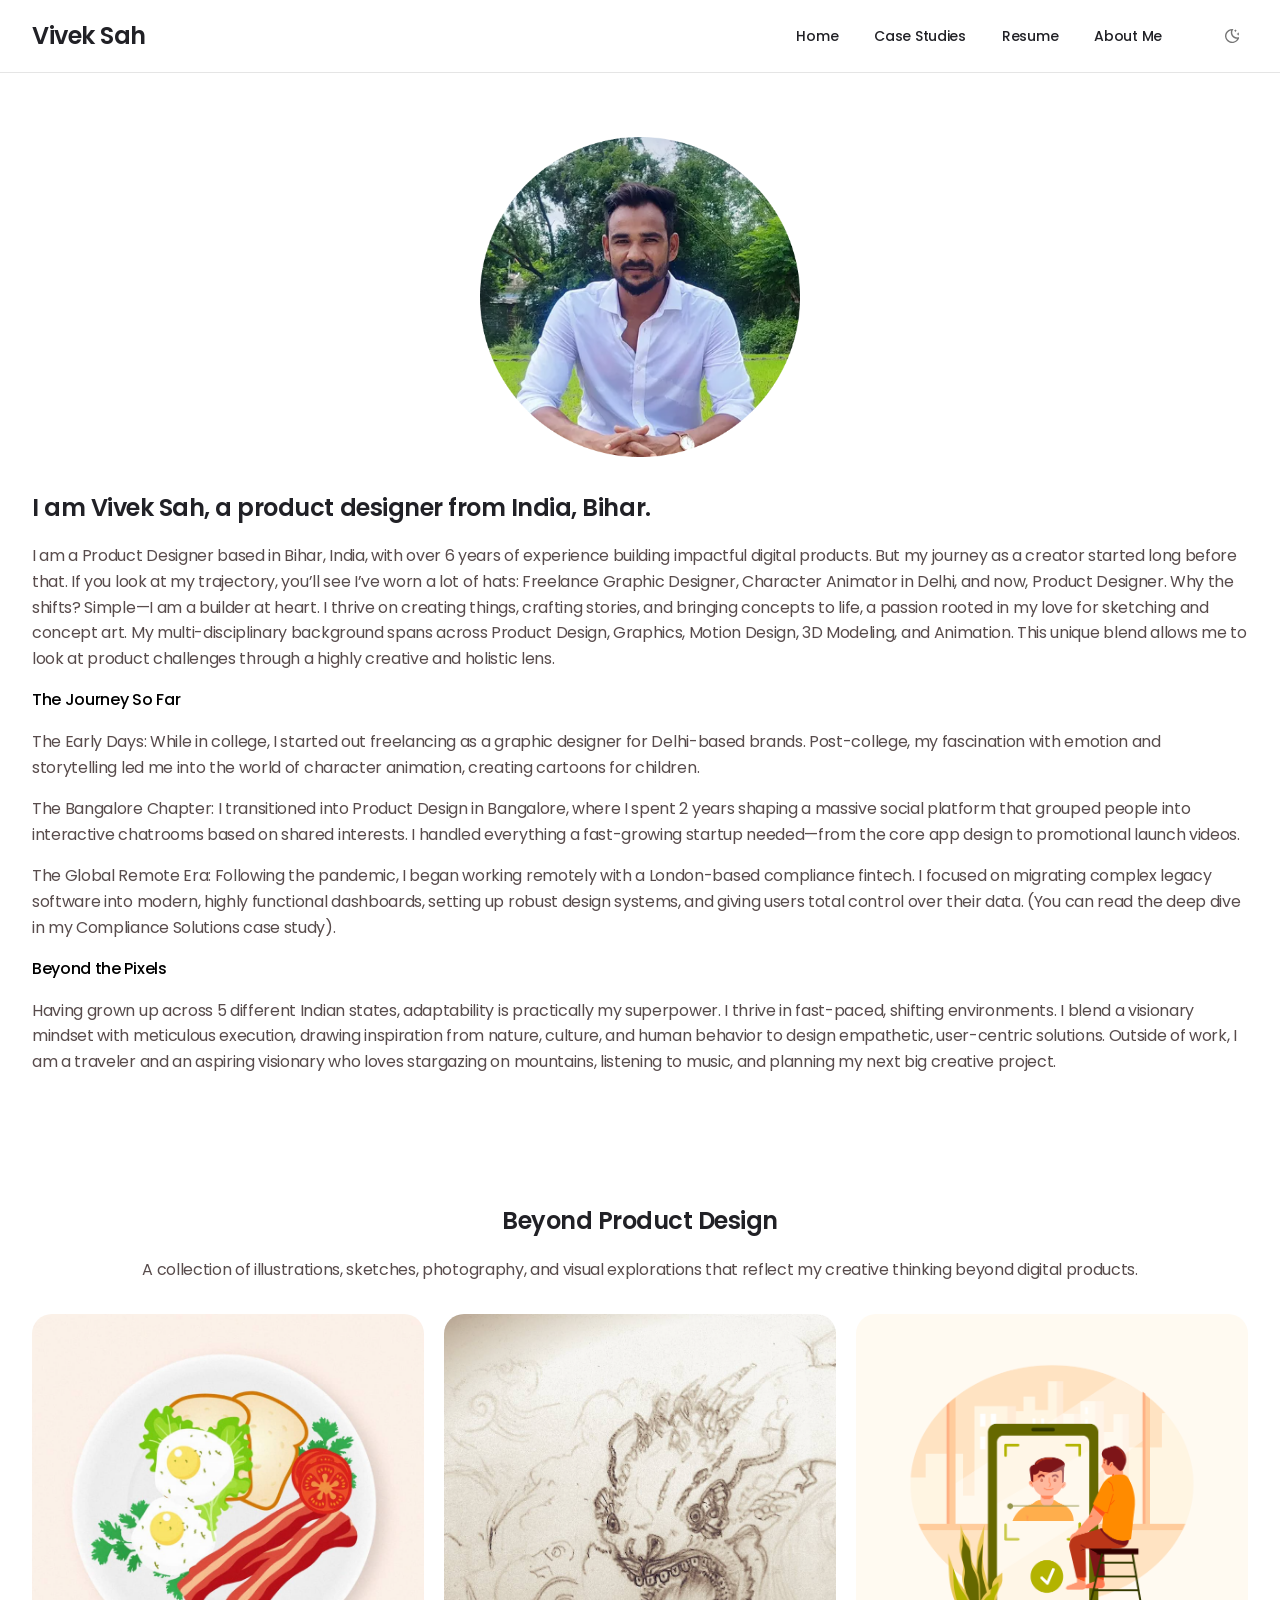
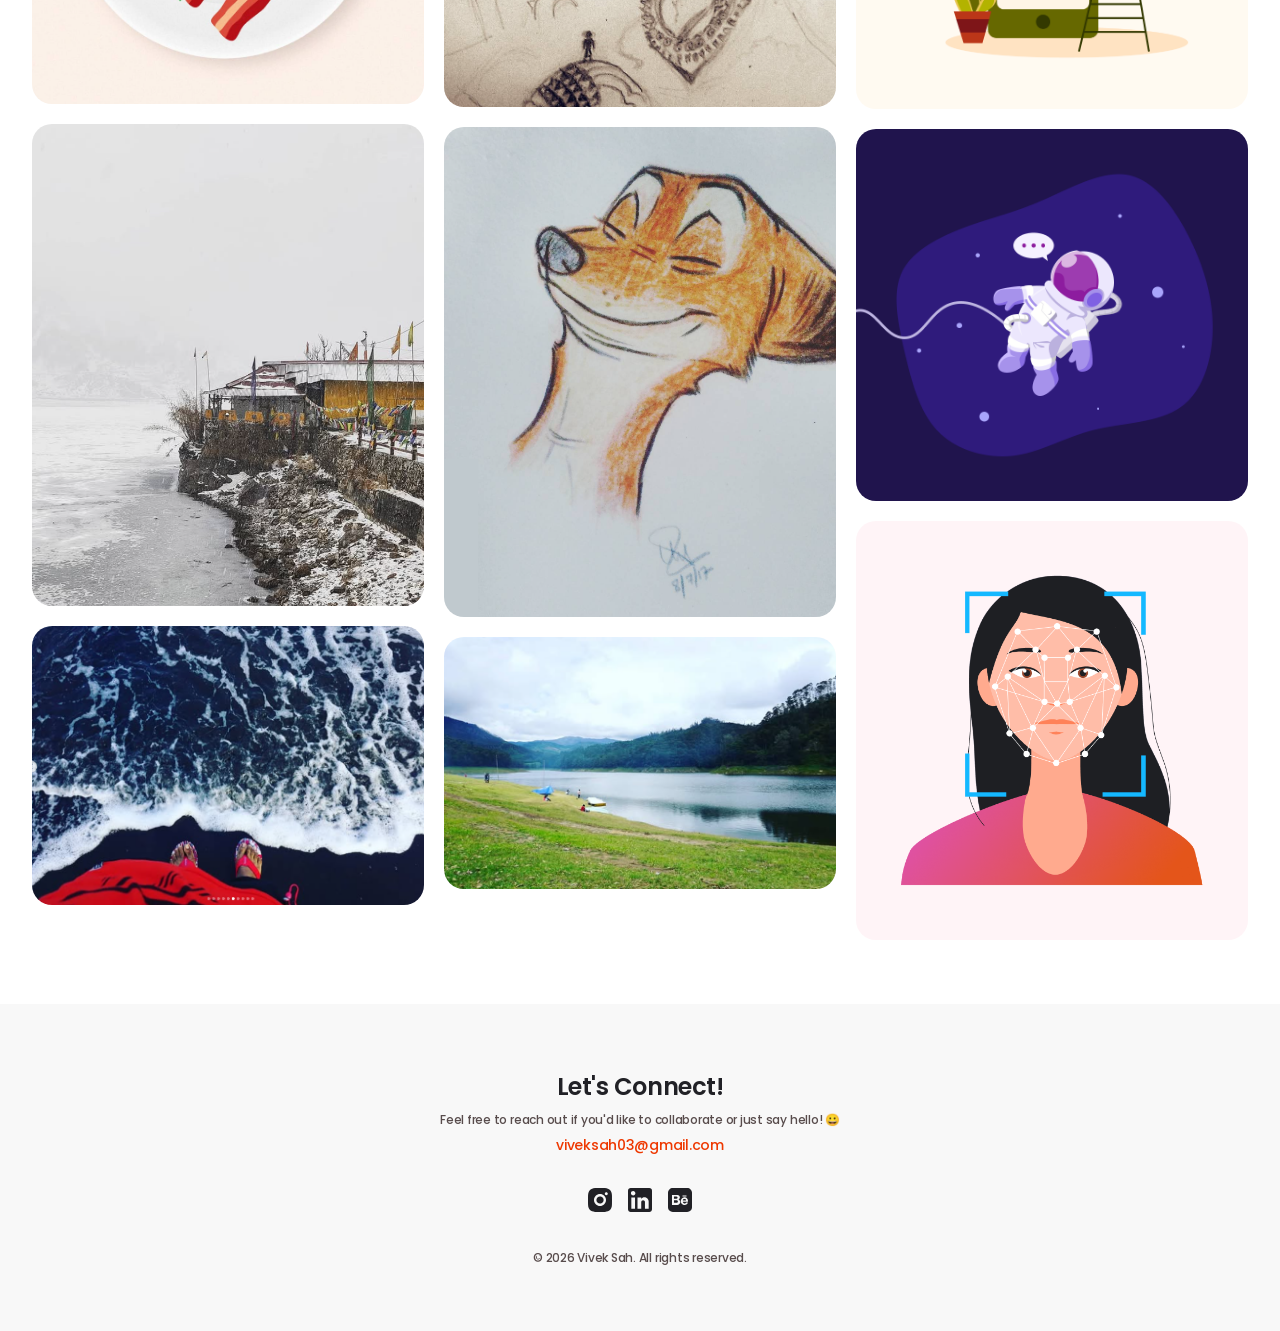
==== about.html @ 3f72e516 "Initial portfolio" ====
<!DOCTYPE html>
<html lang="en">

<head>
    <meta charset="UTF-8">
    <meta name="viewport" content="width=device-width, initial-scale=1.0">
    <title>Vivek Sah | Product Designer</title>

    <link rel="stylesheet" href="css/style.css">
    <link rel="preconnect" href="https://fonts.googleapis.com">
    <script src="https://ajax.googleapis.com/ajax/libs/jquery/3.5.1/jquery.min.js"></script>
</head>

<body>
    <div id="cursorGlow"></div>

    <header>
        <div
            style="display: flex; width: 100%; border-bottom: 1px solid var(--stroke); background-color: var(--primarycard);">

            <nav class="navbar">
                <div class="logo">Vivek Sah</div>
                <div class="navElement">
                    <div class="nav-links">
                        <a href="index.html" class="buttonText textButton">Home</a>
                        <a href="case-studies.html" class="buttonText textButton">Case Studies</a>
                        <a href="assets/Resume_2026_Vivek Sah.pdf" target="_blank"
                            class="buttonText textButton">Resume</a>
                        <a href="about.html" class="buttonText textButton">About Me</a>
                    </div>
                </div>

                <div class="colorModeSwitch">
                    <!-- <label for="darkMode" class="details">Dark Mode</label> -->

                    <label class="switch">
                        <input type="checkbox" name="darkModeSwitch" id="darkMode" value="on" onclick="setDarkMode()">
                        <!--<svg class="themeToggleMoon" width="17" height="16" viewBox="0 0 17 16" fill="none"
                        xmlns="http://www.w3.org/2000/svg">
                        <path
                            d="M14.3892 9.99071C13.4877 10.1674 12.5582 10.1424 11.6676 9.91724C10.7769 9.69213 9.94711 9.27259 9.23782 8.68874C8.52853 8.10488 7.95732 7.37121 7.56522 6.54041C7.17312 5.70961 6.96985 4.80229 6.97002 3.8836C6.97002 2.75038 7.21891 1.68794 7.7478 0.772493C6.4594 0.772899 5.1961 1.12888 4.09705 1.80123C2.998 2.47358 2.10583 3.43622 1.5188 4.58311C0.931774 5.73001 0.672665 7.01667 0.770012 8.30139C0.867359 9.5861 1.31739 10.819 2.07053 11.8644C2.82367 12.9097 3.8507 13.7269 5.03852 14.226C6.22633 14.7251 7.52884 14.8866 8.80259 14.6929C10.0763 14.4992 11.2719 13.9576 12.2576 13.128C13.2433 12.2983 13.981 11.2127 14.3892 9.99071ZM11.345 1.55027L11.3792 1.61249L11.4422 1.64749L11.38 1.68172L11.345 1.74472L11.3108 1.68249L11.2478 1.64749L11.31 1.61327L11.345 1.55027ZM14.3589 5.05027L14.4966 5.30149L14.7478 5.43916L14.4966 5.57683L14.3589 5.82805L14.2212 5.57683L13.97 5.43916L14.2212 5.30149L14.3589 5.05027Z"
                            stroke="#757575" stroke-width="1.5" />
                    </svg>-->
                        <svg class="themeToggleSun" width="14" height="14" viewBox="0 0 14 14" fill="none"
                            xmlns="http://www.w3.org/2000/svg">
                            <path fill-rule="evenodd" clip-rule="evenodd"
                                d="M7.63637 11.4546V14H6.36363V11.4546H7.63637ZM10.5998 9.69986L12.3997 11.4998L11.4998 12.3997L9.69986 10.5998L10.5998 9.69986ZM3.40018 9.69986L4.30014 10.5998L2.50022 12.3997L1.60027 11.4998L3.40018 9.69986ZM7.00001 3.52049C8.92169 3.52049 10.4795 5.0783 10.4795 7.00001C10.4795 8.92169 8.92169 10.4795 7.00001 10.4795C6.54283 10.4804 6.08997 10.391 5.66742 10.2165C5.24487 10.0419 4.86095 9.78563 4.53767 9.46235C4.21439 9.13908 3.95812 8.75515 3.78356 8.3326C3.609 7.91005 3.51959 7.4572 3.52046 7.00001C3.52046 5.0783 5.0783 3.52049 7.00001 3.52049ZM7.00001 4.79319C5.78121 4.79319 4.79319 5.78124 4.79319 7.00243C4.79264 7.29207 4.84928 7.57897 4.95987 7.84666C5.07045 8.11436 5.2328 8.35759 5.4376 8.5624C5.85125 8.97604 6.41258 9.20791 7.00001 9.20681V4.79319ZM14 6.36363V7.63637H11.4546V6.36363H14ZM2.54545 6.36363V7.63637H0V6.36363H2.54545ZM2.50022 1.60027L4.30014 3.40018L3.40018 4.30014L1.60027 2.50022L2.50022 1.60027ZM11.4998 1.60027L12.3997 2.50022L10.5998 4.30014L9.69986 3.40018L11.4998 1.60027ZM7.63634 0V2.54545H6.3636V0H7.63634Z"
                                fill="white" />
                        </svg>
                        <svg class="themeToggleMoon" width="14" height="14" viewBox="0 0 14 14" fill="none"
                            xmlns="http://www.w3.org/2000/svg">
                            <path fill-rule="evenodd" clip-rule="evenodd"
                                d="M7.84566 1.01613C7.42285 1.72375 7.21243 2.56308 7.21243 3.48766C7.21231 4.21729 7.37941 4.93857 7.7015 5.59843C8.0236 6.25812 8.49397 6.84065 9.07652 7.30433C9.65914 7.76792 10.3414 8.10191 11.0729 8.28077C11.8045 8.45946 12.5688 8.4792 13.3093 8.33898L14.49 8.11494L14.1086 9.21839C13.6862 10.4402 12.9228 11.5263 11.9032 12.3559C10.8837 13.1852 9.64649 13.727 8.32925 13.9206C7.01199 14.1141 5.66429 13.9521 4.43592 13.4532C3.20753 12.9541 2.14451 12.137 1.3656 11.0919C0.586789 10.0467 0.121428 8.81367 0.0206845 7.52925C-0.0799929 6.24467 0.188219 4.9573 0.795335 3.81049C1.40247 2.6639 2.32581 1.70077 3.46236 1.02848C4.59894 0.356407 5.90656 0.000545424 7.2389 0H8.45334L7.84566 1.01613ZM6.10566 1.52596C5.4268 1.65425 4.77285 1.89731 4.1777 2.24925C3.26115 2.79143 2.51672 3.56765 2.02711 4.49232C1.53746 5.4172 1.3209 6.45533 1.4021 7.49132C1.48336 8.52708 1.85895 9.52135 2.48697 10.3642C3.11517 11.2071 3.97261 11.8661 4.9633 12.2686C5.95394 12.6709 7.04066 12.8013 8.10296 12.6452C9.16537 12.4889 10.1631 12.0519 10.9853 11.383C11.5179 10.9496 11.9623 10.4286 12.3029 9.84818C11.7688 9.84759 11.2343 9.78579 10.7134 9.65854C9.78124 9.43068 8.91195 9.00556 8.16957 8.41484C7.42726 7.82401 6.82903 7.08117 6.41862 6.24056C6.00827 5.39989 5.79531 4.48162 5.79544 3.55205C5.79544 2.85313 5.89444 2.17004 6.10566 1.52596Z"
                                fill="#757575" />
                            <path
                                d="M13.8148 4.43675L15 5.00745L13.8148 5.57726L13.2244 6.72305L12.6341 5.57726L11.4488 5.00745L12.6341 4.43675L13.2244 3.29096L13.8148 4.43675Z"
                                fill="#757575" />
                            <path
                                d="M10.8886 1.24635L11.8868 1.72707L10.8886 2.20779L10.3922 3.17188L9.89497 2.20779L8.89678 1.72707L9.89497 1.24635L10.3922 0.282259L10.8886 1.24635Z"
                                fill="#757575" />
                        </svg>


                    </label>
                </div>

                <div class="hamburgerMenu">
                    <svg class="hamburgerIcon" width="16" height="12" viewBox="0 0 16 12" fill="none"
                        xmlns="http://www.w3.org/2000/svg">
                        <path d="M1 11H15M1 6H15M1 1H15" stroke="var(--extraDark)" stroke-width="2"
                            stroke-linecap="round" stroke-linejoin="round" />
                    </svg>
                    <svg class="drawerCloseIcon" width="13" height="13" viewBox="0 0 13 13" fill="none"
                        xmlns="http://www.w3.org/2000/svg">
                        <path d="M1.25 1.25L11.25 11.25M1.25 11.25L11.25 1.25" stroke="var(--extraDark)"
                            stroke-width="2.5" stroke-linecap="round" stroke-linejoin="round" />
                    </svg>



                </div>




            </nav>
        </div>
    </header>
    <div class="drawer">
        <div class="drawerlinks">
            <a href="index.html" class="buttonText textButton">Home</a>
            <a href="case-studies.html" class="buttonText textButton">Case Studies</a>
            <a href="assets/Resume_2026_Vivek Sah.pdf" target="_blank" class="buttonText textButton">Resume</a>
            <a href="about.html" class="buttonText textButton">About Me</a>
        </div>
    </div>

    <div id="productModal" class="modal">

        <div class="modalContent">

            <button class="closeModal">&times;</button>

            <div class="modalImage">
                <img id="modalImg" src="" alt="">
            </div>

            <div class="modalBody">

                <span id="modalCategory" class="modalCategory snippet"></span>

                <h2 id="modalTitle" class="primaryHeading"></h2>

                <p id="modalDescription" class="details"></p>

                <div id="modalTags" class="modalTags snippet"></div>
                <div class="navButton">
                    <div class="modalNavigation">

                        <button id="prevProject" class="modalNavBtn ">
                            ← Previous
                        </button>

                        <button id="nextProject" class="modalNavBtn">
                            Next →
                        </button>

                    </div>
                </div>

            </div>

        </div>

    </div>

    <div class="mainScreen reveal">
        <section>
            <div class="flexCol centerContent  g2">

                <img src="images/aboutMe.png" class="myImage" alt="About Me">
                <div class="flexCol g1" style="width: 100%;">
                    <p class="primaryHeading">I am Vivek Sah, a product designer from India, Bihar.</p>
                    <p class="details">I am a Product Designer based in Bihar, India, with over 6 years of experience
                        building impactful digital products. But my journey as a creator started long before that. If
                        you
                        look at my trajectory, you’ll see I’ve worn a lot of hats: Freelance Graphic Designer, Character
                        Animator in Delhi, and now, Product Designer. Why the shifts? Simple—I am a builder at heart. I
                        thrive on creating things, crafting stories, and bringing concepts to life, a passion rooted in
                        my
                        love for sketching and concept art. My multi-disciplinary background spans across Product
                        Design,
                        Graphics, Motion Design, 3D Modeling, and Animation. This unique blend allows me to look at
                        product
                        challenges through a highly creative and holistic lens.</p>
                    <p class="header">The Journey So Far</p>
                    <p class="details">The Early Days: While in college, I started out freelancing as a graphic designer
                        for
                        Delhi-based brands. Post-college, my fascination with emotion and storytelling led me into the
                        world
                        of character animation, creating cartoons for children.</p>
                    <p class="details">The Bangalore Chapter: I transitioned into Product Design in Bangalore, where I
                        spent
                        2 years shaping a massive social platform that grouped people into interactive chatrooms based
                        on
                        shared interests. I handled everything a fast-growing startup needed—from the core app design to
                        promotional launch videos.</p>
                    <p class="details">The Global Remote Era: Following the pandemic, I began working remotely with a
                        London-based compliance fintech. I focused on migrating complex legacy software into modern,
                        highly
                        functional dashboards, setting up robust design systems, and giving users total control over
                        their
                        data. (You can read the deep dive in my Compliance Solutions case study).</p>
                    <p class="header">Beyond the Pixels</p>
                    <p class="details">Having grown up across 5 different Indian states, adaptability is practically my
                        superpower. I thrive in fast-paced, shifting environments. I blend a visionary mindset with
                        meticulous execution, drawing inspiration from nature, culture, and human behavior to design
                        empathetic, user-centric solutions. Outside of work, I am a traveler and an aspiring visionary
                        who
                        loves stargazing on mountains, listening to music, and planning my next big creative project.
                    </p>


                </div>


        </section>
        <section>
            <div class="flexCol centerContent  g2">
                <div class="flexCol centerContent centerText g1">
                    <p class="primaryHeading">Beyond Product Design</p>
                    <p class="details">A collection of illustrations, sketches, photography, and visual explorations
                        that reflect my creative thinking beyond digital products.</p>

                </div>
                <div class="pictureGallery">
                    <img src="images/1.png" class="workArtwork" alt="Image 1">
                    <img src="images/2.png" class="workArtwork" alt="Image 2">
                    <img src="images/3.png" class="workArtwork" alt="Image 3">
                    <img src="images/4.png" class="workArtwork" alt="Image 4">
                    <img src="images/5.png" class="workArtwork" alt="Image 5">
                    <img src="images/6.png" class="workArtwork" alt="Image 6">
                    <img src="images/7.png" class="workArtwork" alt="Image 7">
                    <img src="images/8.png" class="workArtwork" alt="Image 8">
                    <img src="images/9.png" class="workArtwork" alt="Image 9">
                </div>
        </section>
        <div class="footer"> <!--footer-->

            <div class="flexCol centerContent centerText g025">
                <p class="primaryHeading">Let's Connect!</p>
                <p class="snippet">Feel free to reach out if you'd like to collaborate or just say hello! &#128512;</p>
                <a href="mailto:viveksah03@gmail.com" class="buttonText"
                    style="color: var(--primary);">viveksah03@gmail.com</a>
            </div>
            <div class="flexRow centerContent centerText g1">
                <a href="https://www.instagram.com/viveksah.design?igsh=Zmoxcm1yeDc5NWtk" target="_blank"
                    rel="noopener noreferrer">
                    <svg width="24" height="24" viewBox="0 0 24 24" fill="none" xmlns="http://www.w3.org/2000/svg">
                        <g clip-path="url(#clip0_58_26347)">
                            <path
                                d="M13.2336 0C14.5835 0.00359991 15.2687 0.0107997 15.8603 0.0275993L16.0931 0.0359991C16.3619 0.0455989 16.627 0.0575985 16.9474 0.0719982C18.2242 0.131997 19.0953 0.333592 19.8597 0.629985C20.6516 0.934778 21.3188 1.34757 21.986 2.01355C22.5964 2.61322 23.0685 3.33889 23.3695 4.1399C23.6659 4.90428 23.8675 5.77546 23.9275 7.05343C23.9419 7.37262 23.9539 7.63782 23.9635 7.90781L23.9707 8.1406C23.9887 8.73099 23.9959 9.41617 23.9983 10.7661L23.9995 11.6613V13.2333C24.0024 14.1085 23.9932 14.9838 23.9719 15.8588L23.9647 16.0916C23.9551 16.3616 23.9431 16.6268 23.9287 16.946C23.8687 18.224 23.6647 19.0939 23.3695 19.8595C23.0685 20.6605 22.5964 21.3862 21.986 21.9859C21.3863 22.5963 20.6607 23.0685 19.8597 23.3694C19.0953 23.6658 18.2242 23.8674 16.9474 23.9274L16.0931 23.9634L15.8603 23.9706C15.2687 23.9874 14.5835 23.9958 13.2336 23.9982L12.3385 23.9994H10.7677C9.8921 24.0025 9.01646 23.9933 8.14107 23.9718L7.90828 23.9646C7.62343 23.9538 7.33864 23.9414 7.05393 23.9274C5.77719 23.8674 4.90604 23.6658 4.14047 23.3694C3.33991 23.0683 2.61468 22.5961 2.01538 21.9859C1.40455 21.3863 0.931966 20.6606 0.630651 19.8595C0.334266 19.0951 0.132676 18.224 0.0726788 16.946L0.0366807 16.0916L0.0306811 15.8588C0.00856149 14.9838 -0.00143908 14.1086 0.00068252 13.2333V10.7661C-0.00263878 9.89088 0.00616171 9.01562 0.0270813 8.1406L0.0354808 7.90781C0.0450803 7.63782 0.0570797 7.37262 0.071479 7.05343C0.131476 5.77546 0.333066 4.90548 0.629451 4.1399C0.931469 3.33856 1.40488 2.61286 2.01658 2.01355C2.61553 1.40342 3.34034 0.931266 4.14047 0.629985C4.90604 0.333592 5.77599 0.131997 7.05393 0.0719982C7.37311 0.0575985 7.6395 0.0455989 7.90828 0.0359991L8.14107 0.0287992C9.01606 0.00747907 9.8913 -0.0017216 10.7665 0.00119988L13.2336 0ZM12.0001 5.99985C10.4089 5.99985 8.88281 6.63198 7.75765 7.75717C6.63249 8.88236 6.00038 10.4084 6.00038 11.9997C6.00038 13.591 6.63249 15.1171 7.75765 16.2422C8.88281 17.3674 10.4089 17.9996 12.0001 17.9996C13.5913 17.9996 15.1173 17.3674 16.2425 16.2422C17.3677 15.1171 17.9998 13.591 17.9998 11.9997C17.9998 10.4084 17.3677 8.88236 16.2425 7.75717C15.1173 6.63198 13.5913 5.99985 12.0001 5.99985ZM12.0001 8.3998C12.4728 8.39972 12.9409 8.49275 13.3777 8.67359C13.8145 8.85443 14.2114 9.11954 14.5457 9.45376C14.88 9.78799 15.1453 10.1848 15.3262 10.6215C15.5072 11.0583 15.6004 11.5264 15.6005 11.9991C15.6006 12.4719 15.5075 12.94 15.3267 13.3768C15.1459 13.8136 14.8808 14.2105 14.5466 14.5448C14.2123 14.8791 13.8155 15.1444 13.3788 15.3254C12.9421 15.5064 12.474 15.5995 12.0013 15.5996C11.0465 15.5996 10.1309 15.2203 9.45582 14.5452C8.78072 13.8701 8.40146 12.9545 8.40146 11.9997C8.40146 11.045 8.78072 10.1293 9.45582 9.45419C10.1309 8.77907 11.0465 8.3998 12.0013 8.3998M18.301 4.1999C17.9032 4.1999 17.5216 4.35793 17.2404 4.63923C16.9591 4.92053 16.801 5.30205 16.801 5.69986C16.801 6.09768 16.9591 6.4792 17.2404 6.7605C17.5216 7.04179 17.9032 7.19983 18.301 7.19983C18.6988 7.19983 19.0803 7.04179 19.3616 6.7605C19.6429 6.4792 19.8009 6.09768 19.8009 5.69986C19.8009 5.30205 19.6429 4.92053 19.3616 4.63923C19.0803 4.35793 18.6988 4.1999 18.301 4.1999Z"
                                fill="var(--extraDark)" />
                        </g>
                        <defs>
                            <clipPath id="clip0_58_26347">
                                <rect width="24" height="24" fill="white" />
                            </clipPath>
                        </defs>
                    </svg>

                </a>
                <a href="https://www.linkedin.com/in/vivek-sah-41943a82" target="_blank" rel="noopener noreferrer">
                    <svg width="24" height="24" viewBox="0 0 24 24" fill="none" xmlns="http://www.w3.org/2000/svg">
                        <g clip-path="url(#clip0_58_26349)">
                            <path
                                d="M21.3333 0C22.0406 0 22.7189 0.280951 23.219 0.781048C23.719 1.28115 24 1.95942 24 2.66667V21.3333C24 22.0406 23.719 22.7189 23.219 23.219C22.7189 23.719 22.0406 24 21.3333 24H2.66667C1.95942 24 1.28115 23.719 0.781048 23.219C0.280951 22.7189 0 22.0406 0 21.3333V2.66667C0 1.95942 0.280951 1.28115 0.781048 0.781048C1.28115 0.280951 1.95942 0 2.66667 0H21.3333ZM20.6667 20.6667V13.6C20.6667 12.4472 20.2087 11.3416 19.3936 10.5264C18.5784 9.71128 17.4728 9.25333 16.32 9.25333C15.1867 9.25333 13.8667 9.94667 13.2267 10.9867V9.50667H9.50667V20.6667H13.2267V14.0933C13.2267 13.0667 14.0533 12.2267 15.08 12.2267C15.5751 12.2267 16.0499 12.4233 16.3999 12.7734C16.75 13.1235 16.9467 13.5983 16.9467 14.0933V20.6667H20.6667ZM5.17333 7.41333C5.76742 7.41333 6.33717 7.17733 6.75725 6.75725C7.17733 6.33717 7.41333 5.76742 7.41333 5.17333C7.41333 3.93333 6.41333 2.92 5.17333 2.92C4.57571 2.92 4.00257 3.1574 3.57999 3.57999C3.1574 4.00257 2.92 4.57571 2.92 5.17333C2.92 6.41333 3.93333 7.41333 5.17333 7.41333ZM7.02667 20.6667V9.50667H3.33333V20.6667H7.02667Z"
                                fill="var(--extraDark)" />
                        </g>
                        <defs>
                            <clipPath id="clip0_58_26349">
                                <rect width="24" height="24" fill="white" />
                            </clipPath>
                        </defs>
                    </svg>

                </a>

                <a href="https://www.behance.net/viveksah" target="_blank" rel="noopener noreferrer">
                    <svg width="24" height="24" viewBox="0 0 24 24" fill="none" xmlns="http://www.w3.org/2000/svg">
                        <g clip-path="url(#clip0_58_26344)">
                            <path
                                d="M5.96875 10.593V8.61757C5.96875 8.50065 5.96875 8.45388 6.12137 8.45388C7.42967 8.45388 8.49306 8.37634 9.02106 8.68773C9.55029 8.99788 9.57244 9.42619 9.58106 9.55419C9.58967 9.68219 9.58598 9.86557 9.33983 10.3123C9.09367 10.7591 7.99213 10.7677 7.19706 10.7677H6.14475C6.01552 10.7677 5.96875 10.721 5.96875 10.593ZM9.5946 12.6631C9.7165 12.8187 9.80351 12.9987 9.84972 13.1909C9.89594 13.3831 9.90029 13.583 9.86247 13.777C9.82464 13.971 9.74554 14.1546 9.63052 14.3153C9.5155 14.4761 9.36725 14.6102 9.19583 14.7087C8.94403 14.8146 8.67392 14.8702 8.40075 14.8723H6.13244C6.01552 14.8723 5.96875 14.8723 5.96875 14.721V12.3825C5.96875 12.2656 5.96875 12.2188 6.12137 12.2188H7.62906C8.56444 12.2188 9.14906 12.1376 9.5946 12.6631Z"
                                fill="var(--extraDark)" />
                            <path
                                d="M17.8326 11.5803C17.7699 11.4324 17.6747 11.3006 17.5541 11.1945C17.4336 11.0884 17.2907 11.0108 17.136 10.9674C16.8269 10.8829 16.5034 10.865 16.1868 10.9149C15.8703 10.9648 15.5679 11.0812 15.2997 11.2566C15.0324 11.5267 14.8597 11.876 14.8074 12.2523C14.8074 12.384 14.8074 12.4086 14.9637 12.4086H17.8806C18.0246 12.4086 18.0246 12.4086 18.0123 12.2277C17.9985 12.0015 17.9381 11.7809 17.8326 11.5803ZM17.8326 11.5803C17.7699 11.4324 17.6735 11.3006 17.5529 11.1945C17.4323 11.0884 17.2907 11.0108 17.136 10.9674C16.8269 10.8829 16.5034 10.865 16.1868 10.9149C15.8703 10.9648 15.5679 11.0812 15.2997 11.2566C15.0324 11.5267 14.8585 11.876 14.8062 12.2523C14.8062 12.384 14.8062 12.4086 14.9625 12.4086H17.8806C18.0246 12.4086 18.0246 12.4086 18.0123 12.2277C17.9985 12.0015 17.9356 11.7809 17.8302 11.5803M19.2 0H4.8C3.52696 0 2.30606 0.505713 1.40589 1.40589C0.505713 2.30606 0 3.52696 0 4.8V19.2C0 20.473 0.505713 21.6939 1.40589 22.5941C2.30606 23.4943 3.52696 24 4.8 24H19.2C20.473 24 21.6939 23.4943 22.5941 22.5941C23.4943 21.6939 24 20.473 24 19.2V4.8C24 3.52696 23.4943 2.30606 22.5941 1.40589C21.6939 0.505713 20.473 0 19.2 0ZM14.496 7.64308C14.496 7.54831 14.496 7.51138 14.6043 7.51138H18.4923V8.52062C18.4923 8.52062 18.496 8.592 18.432 8.592H14.6646C14.496 8.592 14.496 8.592 14.496 8.42462V7.64308ZM10.896 16.464C9.41908 17.2677 6.93662 16.944 3.99631 16.944V6.99569H8.688C9.888 6.99569 11.3157 7.296 11.6997 8.56739C11.8991 9.12268 11.887 9.73197 11.6656 10.2789C11.4442 10.8258 11.0292 11.272 10.4997 11.5323C10.9878 11.7129 11.4139 12.0296 11.7276 12.4448C12.0413 12.86 12.2295 13.3564 12.2699 13.8753C12.3103 14.3941 12.2012 14.9137 11.9555 15.3724C11.7099 15.8312 11.3379 16.21 10.8837 16.464H10.896ZM19.8363 13.632H15.0363C14.9046 13.632 14.784 13.7034 14.8074 13.872C14.9514 14.5797 15.2751 15.3243 16.0086 15.4326C16.3959 15.5479 16.8107 15.5302 17.1868 15.3823C17.5629 15.2344 17.8786 14.9648 18.0837 14.6166C18.0837 14.6166 18.144 14.544 18.1797 14.544H19.7403C19.7403 14.544 19.8363 14.544 19.8117 14.6277C19.6471 15.0937 19.4036 15.528 19.0917 15.9114C18.6746 16.3098 18.1713 16.6067 17.6208 16.7791C17.0704 16.9516 16.4876 16.9948 15.9178 16.9055C15.3479 16.8162 14.8063 16.5968 14.335 16.2643C13.8636 15.9318 13.4753 15.4952 13.2 14.9883C13.0307 14.6503 12.9251 14.284 12.8886 13.9077C12.6746 12.962 12.8382 11.97 13.3446 11.1431C13.851 10.3162 14.6603 9.71972 15.6 9.48062C18.3237 8.89231 20.0517 10.7643 20.0517 13.4043C20.0557 13.4352 20.0526 13.4665 20.0426 13.496C20.0326 13.5255 20.0159 13.5522 19.9939 13.5742C19.9719 13.5962 19.9452 13.6129 19.9157 13.6229C19.8862 13.6329 19.8549 13.636 19.824 13.632H19.8363ZM17.1483 10.9674C16.8395 10.8817 16.5157 10.8641 16.1994 10.9157C15.8831 10.9649 15.6 11.0252 15.312 11.2566C15.024 11.4868 14.8714 11.8757 14.8197 12.2523C14.8197 12.384 14.8197 12.4086 14.976 12.4086H17.8806C18.0246 12.4086 18.0246 12.4086 18.0123 12.2277C17.9985 12.0015 17.9381 11.7809 17.8326 11.5803C17.7699 11.4324 17.6747 11.3006 17.5541 11.1945C17.4336 11.0884 17.2907 11.0108 17.136 10.9674H17.1483Z"
                                fill="var(--extraDark)" />
                        </g>
                        <defs>
                            <clipPath id="clip0_58_26344">
                                <rect width="24" height="24" fill="white" />
                            </clipPath>
                        </defs>
                    </svg>

                </a>

            </div>
            <p class="snippet">© 2026 Vivek Sah. All rights reserved.</p>
        </div>
    </div>
    <script src="js/script.js"></script>

</body>

</html>
---- css/style.css ----
@import url('https://fonts.googleapis.com/css2?family=Poppins:ital,wght@0,400;0,500;0,600;1,400&display=swap');

:root {
    --grey: #584c4c;
    --dark: #3a3a3a;
    --extraDark: #212126;
    --primary: #ee3800;
    --secondary: #E05B3B;
    --bg: #f2f2f2;
    --bg2: #f8f8f8;
    --bg3: linear-gradient(73deg, rgba(225, 250, 249, 1) 0%, rgba(162, 221, 245, 1) 50%, rgba(240, 253, 255, 1) 100%);
    --stroke: #e5e5e5;
    --primarycard: #ffffff;
    --logo: #212126;
    --white: #ffffff;
    --gradient1: background: linear-gradient(182deg,
            color-mix(in srgb, var(--primary) 20%, transparent) 0%,
            var(--primaryCard) 100%);
}

:root.dark {
    --primarycard: #171717;
    --grey: #98A6AD;
    --dark: #E2E9ED;
    --extraDark: #FFFFFF;
    --primary: #ee3800;
    --secondary: #0075FF;
    --bg: #111111;
    --bg2: #232323;
    --bg3: linear-gradient(73deg,
            #171717 0%,
            #202020 45%,
            #151515 100%);
    --stroke: #333333;
    --logo: #ffffff;
    --gradient1: background: linear-gradient(182deg,
            color-mix(in srgb, var(--primary) 20%, transparent) 0%,
            var(--primaryCard) 100%);
}

/* Initial State */

.reveal {

    opacity: 0;

    transform: translateY(60px);

    transition:
        opacity .8s ease,
        transform .8s ease;

}

/* Final State */

.reveal.active {

    opacity: 1;

    transform: translateY(0);

}

#cursorGlow {

    position: fixed;

    width: 45px;
    height: 45px;

    border-radius: 50%;

    background: var(--primarycard);

    filter: blur(1px);
    opacity: .12;

    pointer-events: none;

    left: 0;
    top: 0;

    transform: translate(-50%, -50%);

    transition:
        opacity .3s,
        background .3s,
        width .3s,
        height .3s;
    z-index: 10001;

}

#cursorGlow.large {

    width: 90px;
    height: 90px;
    filter: blur(30px);


    opacity: .22;

}

body {
    margin: 0em;
    padding: 0em;
    display: flex;
    flex-direction: column;
    width: 100%;

}

b {
    color: var(--dark);
}

a {
    text-decoration: none;
}

p {
    margin: 0em;
    margin-block-start: 0em;
    margin-block-end: 0em;
}

header {
    position: sticky;
    top: 0;
    z-index: 999;
}

.snippet {
    font-family: 'Poppins';
    font-style: normal;
    font-weight: 500;
    font-size: 12px;
    line-height: 160%;
    letter-spacing: -0.02em;
    color: var(--grey);
}

.header {
    font-family: 'Poppins';
    font-style: normal;
    font-weight: 500;
    font-size: 16px;
    line-height: 160%;
    letter-spacing: -0.02em;

}

.buttonText {
    margin: 0em;
    font-family: 'Poppins';
    font-style: normal;
    font-weight: 500;
    font-size: 14px;
    line-height: 160%;
    letter-spacing: -0.02em;
    margin-block-start: 0em;
    margin-block-end: 0em;

}

.snippetHeader {
    font-family: 'Poppins';
    font-style: normal;
    font-weight: 500;
    font-size: 14px;
    line-height: 160%;
    letter-spacing: -0.02em;
    color: var(--dark);
}

.snippet {
    font-family: 'Poppins';
    font-style: normal;
    font-weight: 500;
    font-size: 12px;
    line-height: 160%;
    letter-spacing: -0.02em;
    color: var(--grey);
}

.primaryHeading {
    font-family: 'Poppins';
    font-style: normal;
    font-weight: 600;
    font-size: 24px;
    line-height: 160%;
    letter-spacing: -0.02em;
    color: var(--extraDark);
}

.secondaryHeading {
    font-family: 'Poppins';
    font-style: normal;
    font-weight: 500;
    font-size: 18px;
    line-height: 160%;
    letter-spacing: -0.02em;
    color: var(--dark);
}

.details {
    font-family: 'Poppins';
    font-style: normal;
    font-weight: 400;
    font-size: 16px;
    line-height: 160%;
    letter-spacing: -0.02em;
    color: var(--grey);
}



/* Switch Css */

.switch {
    position: relative;
    display: flex;
    justify-content: center;
    align-items: center;
    width: 40px;
    height: 40px;
    cursor: pointer;
}

.switch input {
    opacity: 0;
    width: 0;
    height: 0;
}

.slider {
    position: absolute;
    cursor: pointer;
    top: 0;
    left: 0;
    right: 0;
    bottom: 0;
    background-color: #ffffff00;
    -webkit-transition: .4s;
    transition: .4s;
}

.themeToggleSun {
    opacity: 0;
    position: absolute;
}


#darkMode:checked~.themeToggleSun {
    opacity: 1;
    position: absolute;
    right: 9px;

}

#darkMode:checked~.themeToggleMoon {
    opacity: 0;
    position: absolute;

}









/* ---------------------------------- */

/* ----------------------------------  Layouting */





.spaceBetween {
    justify-content: space-between;
}

.flexCol {
    display: flex;
    flex-direction: column;
}

.flexRow {
    display: flex;
    flex-direction: row;
    width: stretch;
}

.g025 {
    gap: 0.25em;
}

.g05 {
    gap: 0.5em;
}

.g1 {
    gap: 1em;
}

.g3 {
    gap: 3em;
}

.g2 {
    gap: 2em;
}

.centerContent {
    justify-content: center;
    align-items: center;
}



.centerText {
    text-align: center;
}

.mainScreen {
    display: flex;
    flex-direction: column;
    height: 100%;
    width: 100%;
    padding: 0px;
    margin: 0px;
    background-color: var(--primarycard);
    overflow-y: auto;
    overflow-x: hidden;


}

.content {
    display: flex;
    flex-direction: row;
    justify-content: space-between;
    gap: 1em;
    padding: 1em 1.5em;
}

.textContent {
    display: flex;
    flex-direction: column;
    gap: 1em;
}

.centerText {
    text-align: center;
}

.heroContent {
    display: flex;
    flex-direction: column;
    justify-content: center;

    gap: 2em;
    width: 50%;

}

.heroImage {

    flex: 1;

    display: flex;
    justify-content: center;
    align-items: center;

}

.heroImage img {
    display: block;
    height: auto;
    width: 100%;
    max-width: 30em;



}

.heroButtons {
    display: flex;
    flex-direction: row;
    gap: 1em;
}

.navbar {
    position: sticky;
    top: 0;
    gap: 2em;

    display: flex;
    flex-direction: row;
    justify-content: space-between;
    align-items: center;
    padding: 1em 2em;
    width: 100%;
    max-width: 1368px;

    margin: 0 auto;
    background-color: var(--primarycard);

}



.logo {
    font-family: 'Poppins';
    font-style: normal;
    font-weight: 600;
    font-size: 24px;
    line-height: 160%;
    letter-spacing: -0.02em;
    color: var(--logo);
    flex-grow: 1;
}

.nav-links {
    display: flex;
    flex-direction: row;
    gap: 0.5em;
}

.navElement {
    display: flex;
    flex-direction: row;
    gap: 2em;
    align-items: center;
}

section {
    display: flex;
    flex-direction: row;
    justify-content: space-between;
    align-items: center;
    gap: 4em;
    padding: 4em 2em;
    Background-color: var(--primarycard);
    max-width: 1368px;
    margin: 0 auto;
}

.caraousel {
    display: flex;
    flex-wrap: wrap;

    gap: 0.5em 0.5em;
    padding: 1em 2em;
    max-width: 1368px;
    margin: 0 auto;

}

.caraouselHero {
    display: flex;
    gap: 0.5em;
    flex-shrink: 0;

    justify-content: center;
    align-items: center;
    padding: 0.25em 0.75em;
    border-radius: 12px;
    background-color: var(--primarycard);
    border: 1px solid var(--stroke);
    color: var(--extraDark);
    width: fit-content;
    height: fit-content;
}
















.container {
    display: flex;
    justify-content: center;
    width: 100%;
    height: 100%;
    max-height: 50vh;
    padding: 1em;
    overflow: hidden;
    
}

.container img {
    width: 100%;
    height: 100%;
    object-fit: contain;
    transition: transform .4s ease;
    transform-origin: center;
}

.container:hover img {
    transform: scale(1.5);
}

.container svg {
    width: 100%;
    height: 100%;
    
    transition: transform .4s ease;
    transform-origin: center;
}

.container:hover svg {
    transform: scale(1.5);
}



.footer {
    display: flex;
    gap: 2em;
    flex-direction: column;
    justify-content: right;
    align-items: center;
    padding: 4em 2em;
    background-color: var(--bg2);
}

.accordionHeader {
    display: flex;
    flex-direction: row;
    justify-content: space-between;
    align-items: center;
    padding: 0.5em 1em;
    background-color: var(--primarycard);
    color: var(--extraDark);
    border-bottom: 1px solid var(--stroke);
    cursor: pointer;
}

.accordionItem.active .accordionHeader {
    display: flex;
    flex-direction: row;
    justify-content: space-between;
    align-items: center;
    padding: 0.5em 1em;
    background-color: var(--primarycard);
    color: var(--primary);
    border-bottom: 1px solid var(--primary);
    cursor: pointer;
}

.accordionContent {

    overflow: hidden;
    padding: 0 1em;
    opacity: 0;
    background-color: var(--bg2);
    max-height: 0;
    transition:
        padding 0.5s ease,
        max-height 0.5s ease,
        opacity 0.5s ease;
}

.accordionItem.active .accordionContent {

    max-height: 110px;
    /* Adjust as needed */
    opacity: 1;
    padding: 1em;


}

/* Default state */
.accordionIconActive {
    display: none;
}

.accordionIconInactive {
    display: flex;
}

/* Open state */
.accordionItem.active .accordionIconActive {
    display: flex;
}

.accordionItem.active .accordionIconInactive {
    display: none;
}



/* Modal Styles */

.modal {
    position: fixed;
    inset: 0;

    display: flex;
    justify-content: center;
    align-items: center;

    background: rgba(0, 0, 0, .6);

    opacity: 0;
    visibility: hidden;

    transition: .3s;

    z-index: 1000;
    padding: 1em;
}

.modal.show {
    opacity: 1;
    visibility: visible;
}

.modalContent {

    width: 100%;
    max-width: 1280px;
    height: 90vh;
    max-height: 90vh;

    background: var(--primarycard);

    border-radius: 12px;

    overflow: hidden;

    display: flex;

    position: relative;

}

.closeModal {

    position: absolute;

    right: 20px;
    top: 20px;

    width: 42px;
    height: 42px;

    border: none;
    border-radius: 50%;
    background-color: var(--bg2);
    color: var(--grey);

    cursor: pointer;

    font-size: 28px;

}

.modalImage {

    width: 70%;

    background: var(--bg3);

    display: flex;
    justify-content: center;
    align-items: center;

    padding: 32px;
    overflow: hidden;


}

.modalImage img {

    width: 100%;
    height: 100%;

    object-fit: contain;
    transition: transform .4s ease;
    transform-origin: center;

}

.modalImage:hover img {
    transform: scale(1.5);
}

.modalBody {

    width: 50%;

    padding: 2em;
    overflow-y: auto;
    margin-top: 30px;
    margin-bottom: 100px;

}

.modalBody::-webkit-scrollbar {

    width: 0;
    height: 0;

}

.modalCategory {

    color: var(--primary);

    font-weight: 600;

}

.modalBody h2 {

    margin: 12px 0;

}

.modalBody p {

    line-height: 1.7;

}

.modalTags {

    display: flex;

    gap: 10px;

    margin-top: 28px;

    flex-wrap: wrap;

}

.modalTags span {

    padding: 8px 16px;

    border-radius: 100px;

    background: var(--bg2);

}


.modalNavigation {

    display: flex;

    justify-content: right;

    align-items: center;

    gap: 1em;

    margin-top: 2em;

}

.navButton {
    position: absolute;
    right: 32px;
    bottom: 32px;
    display: flex;
    flex-direction: column;
    flex-grow: 1;
    justify-content: end;
    align-items: right;
}

.modalNavBtn {
    display: flex;
    gap: 0.5em;
    height: 44px;
    width: 44px;
    align-items: center;
    justify-content: center;
    border: 1px solid var(--stroke);
    border-radius: 22px;
    background: var(--bg2);
    cursor: pointer;
    transition: .25s;

}

.modalNavBtn:hover {

    background: var(--white);
    color: white;
    border-color: var(--primary);
    box-shadow: 0 4px 8px rgba(0, 89, 255, .2);

}

.modalNavBtn:first-child {

    text-align: left;

}

.modalNavBtn:last-child {

    text-align: right;

}


/* ----------------------------------  Layouting */


/* ----------------------------------  buttons */

.textButton {
    background-color: var(--primarycard);
    display: flex;
    flex-direction: row;
    justify-content: center;
    align-items: center;
    padding: 0.5em 1em;
    border-radius: 16px;
    color: var(--extraDark);
    transition: background-color 0.3s ease;


}

.textButton:hover {

    background-color: var(--bg2);
    transition: background-color 0.3s ease;

}


.button {
    display: flex;
    flex-direction: row;
    justify-content: center;
    align-items: center;
    flex-shrink: 0;
    padding: 0.5em 1em;
    border-radius: 16px;
    background-color: var(--primary);
    color: var(--white);
    width: fit-content;
    transition: color 0.3s ease, border-color 0.3s ease, box-shadow 0.3s ease;

}

.extraButton {
    display: flex;
    flex-direction: row;
    justify-content: center;
    align-items: center;
    flex-shrink: 0;
    padding: 0.5em 1em;
    border-radius: 16px;
    background-color: var(--bg2);
    border: 1px solid var(--stroke);
    color: var(--extraDark);
    width: fit-content;
    transition: color 0.3s ease, border-color 0.3s ease, box-shadow 0.3s ease;
}

.chips {
    display: flex;
    flex-direction: row;
    justify-content: center;
    align-items: center;
    padding: 0.25em 0.75em;
    border-radius: 8px;
    background-color: var(--bg2);
    border: 1px solid var(--stroke);
    color: var(--extraDark);
    width: fit-content;
    cursor: pointer;
    flex-shrink: 0;

    scroll-snap-align: start;
    transition: color 0.3s ease, border-color 0.3s ease, box-shadow 0.3s ease;

}

.chips:hover {
    background-color: var(--bg2);
    color: var(--extraDark);
    box-shadow: 0px 4px 8px rgba(231, 59, 16, 0.2);
    border-color: var(--primary);
    transition: color 0.3s ease, border-color 0.3s ease, box-shadow 0.3s ease;
}

.extraButton:hover {
    background-color: var(--bg2);
    color: var(--extraDark);
    box-shadow: 0px 4px 8px rgba(231, 59, 16, 0.2);
    border-color: var(--primary);
    transition: color 0.3s ease, border-color 0.3s ease, box-shadow 0.3s ease;
}

.button:hover {
    background-color: var(--primary);
    color: var(--white);
    box-shadow: 0px 4px 8px rgba(231, 59, 16, 0.2);
    transition: color 0.3s ease, border-color 0.3s ease, box-shadow 0.3s ease;
}


/* ----------------------------------  buttons */

.drawer {
    position: fixed;
    top: 0;
    left: 0;
    width: 100%;
    height: 100%;
    background-color: var(--primarycard);

    display: none;
    opacity: 0;

    transform: translateX(100%);
    transition:
        transform .35s ease,
        opacity .35s ease;
    flex-direction: column;
    gap: 1em;
    align-items: center;
    justify-content: center;


    z-index: 998;
    box-shadow: 2px 0px 8px rgba(0, 0, 0, 0.1);

}

.drawer.active {
    opacity: 1;

    visibility: visible;

    transform: translateX(0);
    transition:
        transform .35s ease,
        opacity .35s ease;

}

.drawerlinks {
    display: flex;
    flex-direction: column;
    justify-content: center;
    align-items: center;
    gap: 1em;
    flex-grow: 1;
    width: 100%;

}

.hamburgerMenu {
    background-color: var(--bg2);
    border-radius: 8px;
    display: none;
    align-items: center;
    justify-content: center;
    width: 32px;
    height: 32px;
    position: relative;
    z-index: 1000;
    cursor: pointer;
}

.hamburgerIcon {
    display: flex;
}

.drawerCloseIcon {
    display: none;
}

.hamburgerIcon.hide {
    display: none;
}

.drawerCloseIcon.show {
    display: flex;
}

.overview {
    display: flex;
    flex-direction: row;
    gap: 3em;
    width: stretch;
    justify-content: space-between;

}

.overviewHeading {
    display: flex;
    flex-direction: column;
    gap: 0.5em;
    align-items: center;
    justify-content: center;
    padding: 1em 4em;
    text-align: center;

}

.pictureGallery{

    column-count: 3;
    column-gap: 20px;

}

.workArtwork{

    width:100%;
    display:block;

    margin-bottom:20px;

    border-radius:20px;

    break-inside:avoid;

    cursor:pointer;

    transition:.3s ease;

}

.workArtwork:hover{

    transform:scale(1.02);

}

.caseStudies{
    display: flex;
    flex-direction: column;
    gap: 1em;
    justify-content: center;
    align-items: center;
    width: 100%;
    height: 100%;
    padding: 4em;
    flex-grow: 1;
    text-align: center;
}

.myImage{
    height: auto;
    width: 100%;
    max-width: 20em;
}





/* ----------------------------------  media queries */
@media (max-width: 968px) {

    .pictureGallery{

        column-count:2;

    }

    .drawer {
        display: flex;
    }

    .caraousel {
        justify-content: center;
    }

    .navbar {
        padding: 1em 1em;
    }

    .overviewHeading {
        padding: 1em;
    }






    .hamburgerMenu {
        display: flex;

    }



    .navElement {
        display: none;

    }

    .nav-links {
        display: none;
    }

    .modal {
        padding: 0px;
    }

    .modalContent {
        flex-direction: column;
        width: 100vw;
        height: 100vh;
        max-width: none;
        max-height: none;
        border-radius: 0px;
    }

    .modalImage {
        width: 100%;
        height: 50%;

        width: stretch;


    }

    .modalBody {
        width: stretch;
        height: 50%;
    }

    .closeModal {
        z-index: 999;
    }

    .overview {
        flex-direction: column;
    }


    .accordion {
        order: 2;
    }





    section {
        flex-direction: column;
        gap: 2em;
        padding: 4em 1em;
    }



    .heroContent {
        width: 100%;
        align-items: center;
        justify-content: center;
        text-align: center;
    }



    .heroButtons {
        justify-content: center;
        align-items: center;
    }

    .heroImage {
        order: -1;
        max-width: 20em;
    }
}
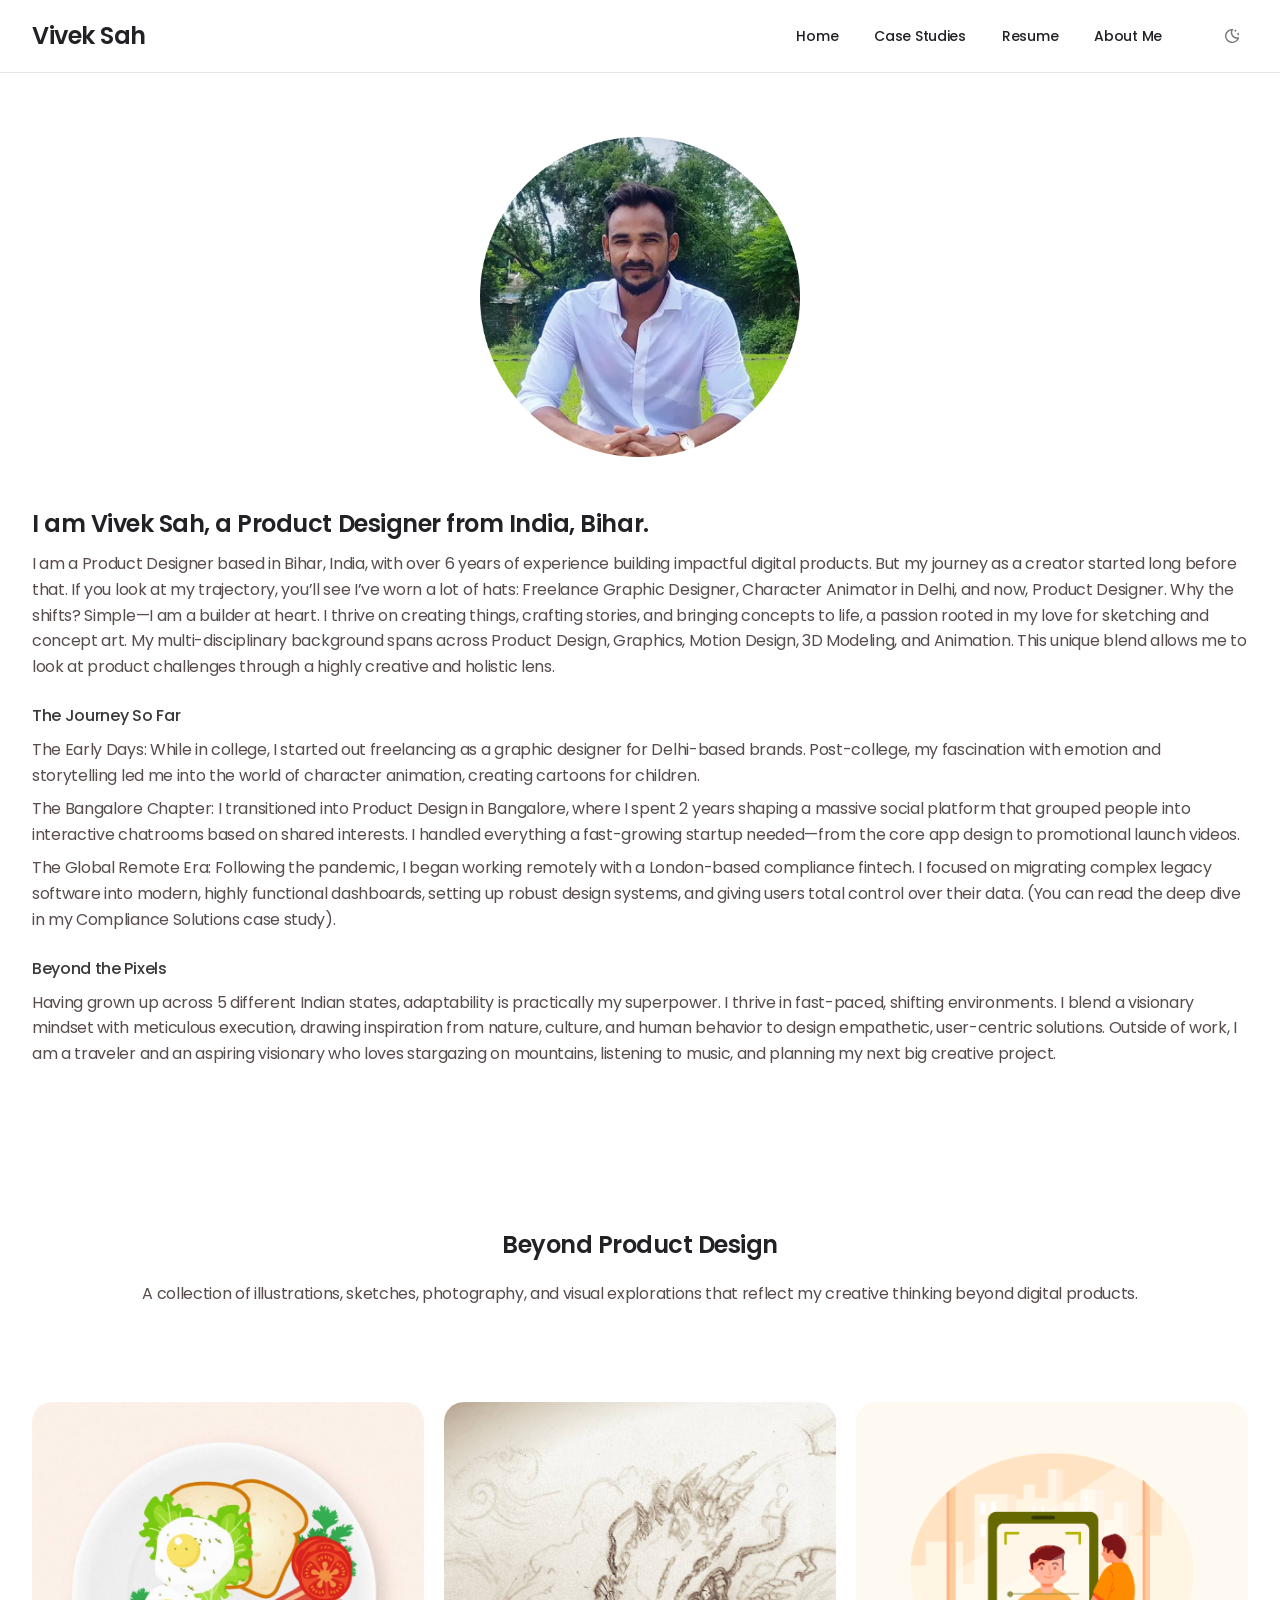
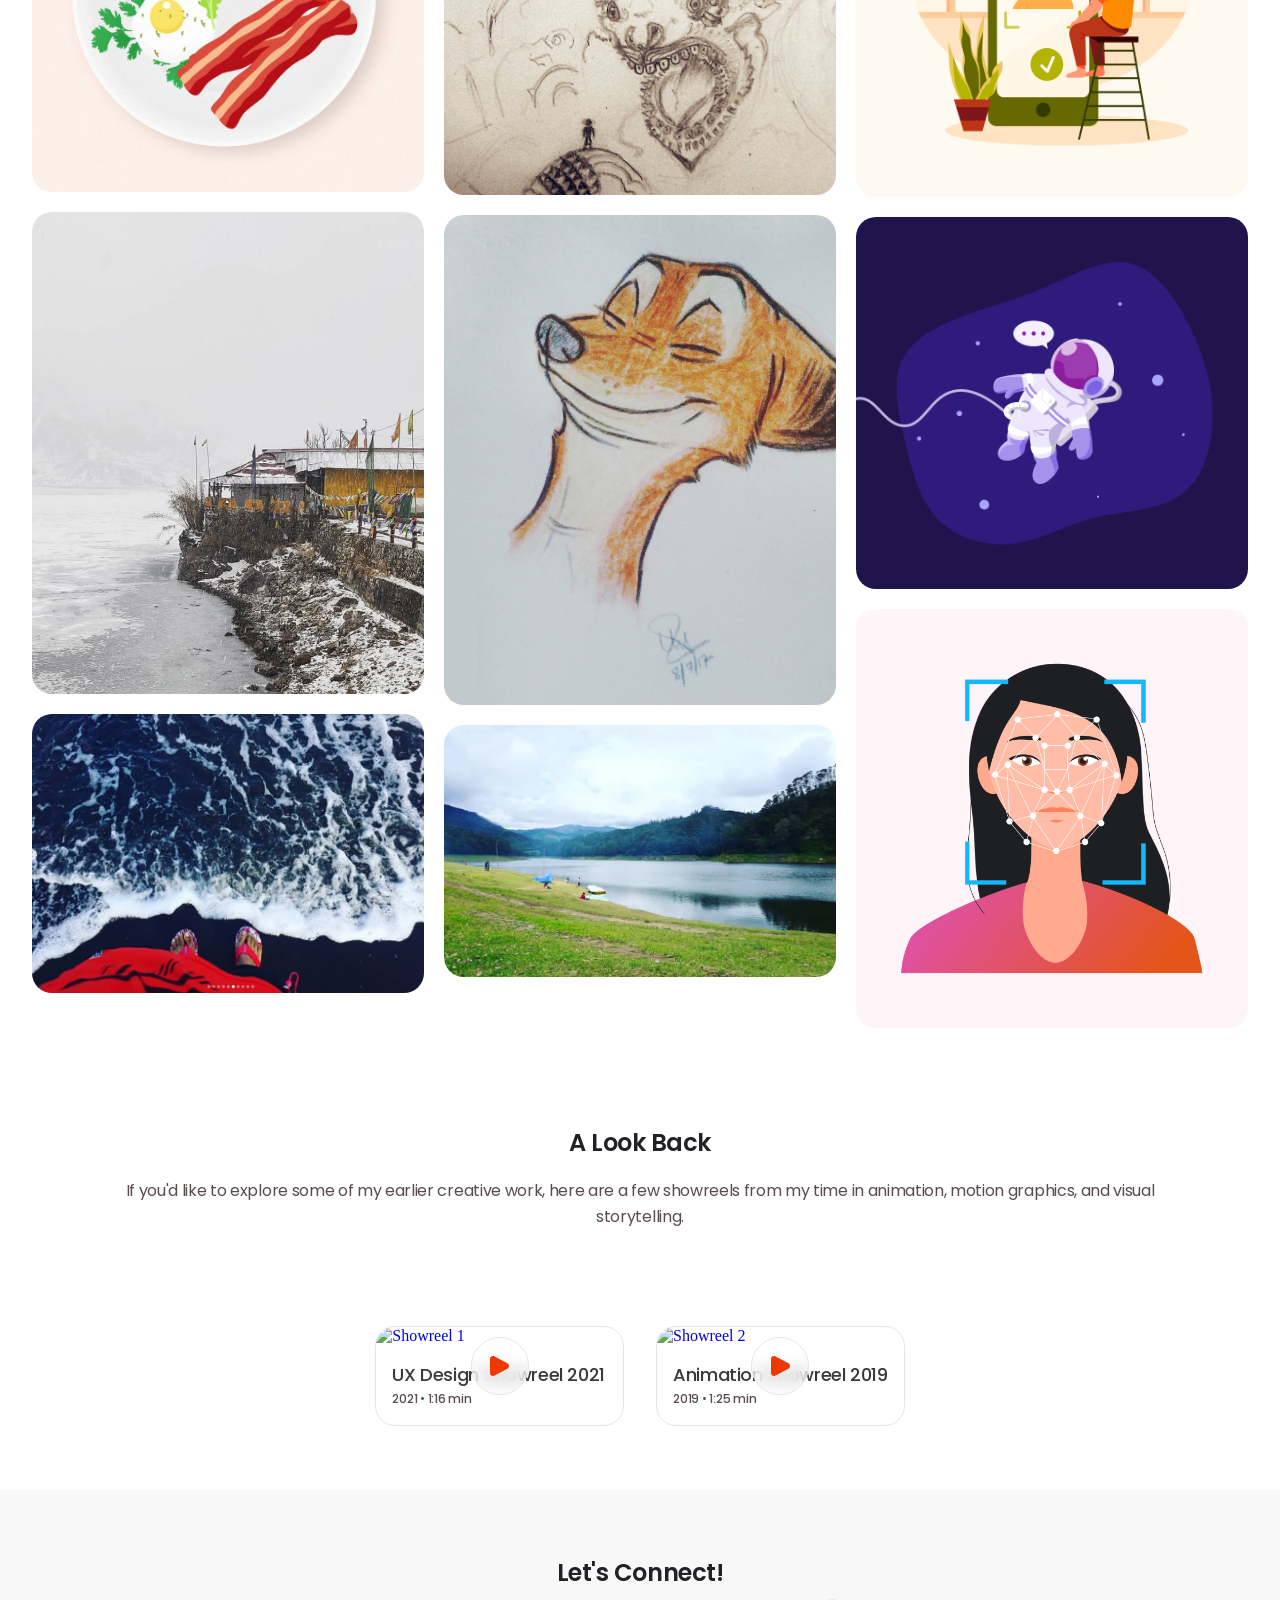
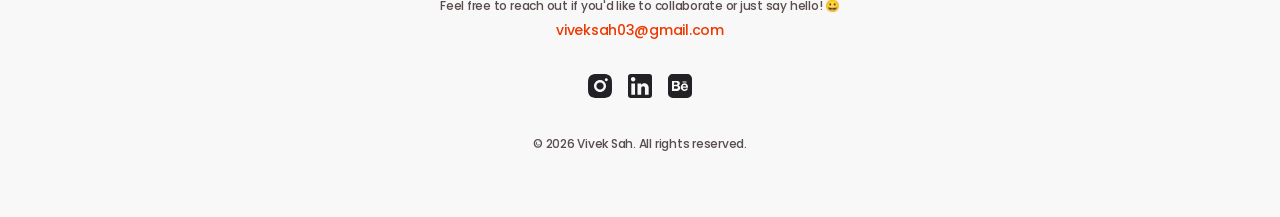
==== commit 656aa55f: "added videos in about" ====
--- a/about.html
+++ b/about.html
@@ -19,7 +19,7 @@
             style="display: flex; width: 100%; border-bottom: 1px solid var(--stroke); background-color: var(--primarycard);">
 
             <nav class="navbar">
-                <div class="logo">Vivek Sah</div>
+                <a href="index.html" class="logo">Vivek Sah</a>
                 <div class="navElement">
                     <div class="nav-links">
                         <a href="index.html" class="buttonText textButton">Home</a>
@@ -136,11 +136,11 @@
 
     <div class="mainScreen reveal">
         <section>
-            <div class="flexCol centerContent  g2">
+            <div class="flexCol centerContent  g3">
 
                 <img src="images/aboutMe.png" class="myImage" alt="About Me">
-                <div class="flexCol g1" style="width: 100%;">
-                    <p class="primaryHeading">I am Vivek Sah, a product designer from India, Bihar.</p>
+                <div class="flexCol g05" style="width: 100%;">
+                    <p class="primaryHeading">I am Vivek Sah, a Product Designer from India, Bihar.</p>
                     <p class="details">I am a Product Designer based in Bihar, India, with over 6 years of experience
                         building impactful digital products. But my journey as a creator started long before that. If
                         you
@@ -153,7 +153,7 @@
                         Graphics, Motion Design, 3D Modeling, and Animation. This unique blend allows me to look at
                         product
                         challenges through a highly creative and holistic lens.</p>
-                    <p class="header">The Journey So Far</p>
+                    <p class="header" style="margin-top: 1em;">The Journey So Far</p>
                     <p class="details">The Early Days: While in college, I started out freelancing as a graphic designer
                         for
                         Delhi-based brands. Post-college, my fascination with emotion and storytelling led me into the
@@ -171,7 +171,7 @@
                         functional dashboards, setting up robust design systems, and giving users total control over
                         their
                         data. (You can read the deep dive in my Compliance Solutions case study).</p>
-                    <p class="header">Beyond the Pixels</p>
+                    <p class="header" style="margin-top: 1em;">Beyond the Pixels</p>
                     <p class="details">Having grown up across 5 different Indian states, adaptability is practically my
                         superpower. I thrive in fast-paced, shifting environments. I blend a visionary mindset with
                         meticulous execution, drawing inspiration from nature, culture, and human behavior to design
@@ -185,26 +185,84 @@
 
 
         </section>
-        <section>
-            <div class="flexCol centerContent  g2">
-                <div class="flexCol centerContent centerText g1">
-                    <p class="primaryHeading">Beyond Product Design</p>
-                    <p class="details">A collection of illustrations, sketches, photography, and visual explorations
-                        that reflect my creative thinking beyond digital products.</p>
-
-                </div>
-                <div class="pictureGallery">
-                    <img src="images/1.png" class="workArtwork" alt="Image 1">
-                    <img src="images/2.png" class="workArtwork" alt="Image 2">
-                    <img src="images/3.png" class="workArtwork" alt="Image 3">
-                    <img src="images/4.png" class="workArtwork" alt="Image 4">
-                    <img src="images/5.png" class="workArtwork" alt="Image 5">
-                    <img src="images/6.png" class="workArtwork" alt="Image 6">
-                    <img src="images/7.png" class="workArtwork" alt="Image 7">
-                    <img src="images/8.png" class="workArtwork" alt="Image 8">
-                    <img src="images/9.png" class="workArtwork" alt="Image 9">
-                </div>
+        <section style="flex-direction: column; justify-content: center; gap: 2em; ">
+
+            <div class="projectsIntro">
+                <p class="primaryHeading">Beyond Product Design</p>
+                <p class="details">A collection of illustrations, sketches, photography, and visual explorations
+                    that reflect my creative thinking beyond digital products.</p>
+
+            </div>
+            <div class="pictureGallery">
+                <img src="images/1.png" class="workArtwork" alt="Image 1">
+                <img src="images/2.png" class="workArtwork" alt="Image 2">
+                <img src="images/3.png" class="workArtwork" alt="Image 3">
+                <img src="images/4.png" class="workArtwork" alt="Image 4">
+                <img src="images/5.png" class="workArtwork" alt="Image 5">
+                <img src="images/6.png" class="workArtwork" alt="Image 6">
+                <img src="images/7.png" class="workArtwork" alt="Image 7">
+                <img src="images/8.png" class="workArtwork" alt="Image 8">
+                <img src="images/9.png" class="workArtwork" alt="Image 9">
+            </div>
         </section>
+
+        <section style="flex-direction: column; justify-content: center; gap: 2em; padding-top: 0px;">
+
+            <div class="projectsIntro">
+                <p class="primaryHeading">A Look Back</p>
+
+                <p class="details">
+                    If you'd like to explore some of my earlier creative work, here are a few showreels from my time in
+                    animation, motion graphics, and visual storytelling.
+                </p>
+            </div>
+
+            <div class="videoGrid">
+
+                <a href="https://youtu.be/WOtLJjZDAa0" target="_blank" class="videoCard">
+
+                    <img class="" src="https://img.youtube.com/vi/WOtLJjZDAa0/hqdefault.jpg" alt="Showreel 1">
+
+                    <div class="playButton">
+                        <svg width="19" height="20" viewBox="0 0 19 20" fill="none" xmlns="http://www.w3.org/2000/svg">
+                            <path
+                                d="M17.409 7.35331C17.8893 7.60872 18.291 7.99 18.5712 8.45629C18.8514 8.92259 18.9994 9.45632 18.9994 10.0003C18.9994 10.5443 18.8514 11.078 18.5712 11.5443C18.291 12.0106 17.8893 12.3919 17.409 12.6473L4.597 19.6143C2.534 20.7373 0 19.2773 0 16.9683V3.03331C0 0.723308 2.534 -0.735693 4.597 0.385307L17.409 7.35331Z"
+                                fill="var(--primary)" />
+                        </svg>
+
+                    </div>
+
+                    <div class="videoInfo">
+                        <p class="secondaryHeading">UX Design Showreel 2021</p>
+                        <p class="snippet">2021 • 1:16 min</p>
+                    </div>
+
+                </a>
+
+                <a href="https://youtu.be/cgQWO0Rfo6g" target="_blank" class="videoCard">
+
+                    <img src="https://img.youtube.com/vi/cgQWO0Rfo6g/hqdefault.jpg" alt="Showreel 2">
+
+                    <div class="playButton">
+                        <svg width="19" height="20" viewBox="0 0 19 20" fill="none" xmlns="http://www.w3.org/2000/svg">
+                            <path
+                                d="M17.409 7.35331C17.8893 7.60872 18.291 7.99 18.5712 8.45629C18.8514 8.92259 18.9994 9.45632 18.9994 10.0003C18.9994 10.5443 18.8514 11.078 18.5712 11.5443C18.291 12.0106 17.8893 12.3919 17.409 12.6473L4.597 19.6143C2.534 20.7373 0 19.2773 0 16.9683V3.03331C0 0.723308 2.534 -0.735693 4.597 0.385307L17.409 7.35331Z"
+                                fill="var(--primary)" />
+                        </svg>
+                    </div>
+
+                    <div class="videoInfo">
+                        <p class="secondaryHeading">Animation showreel 2019</p>
+                        <p class="snippet">2019 • 1:25 min</p>
+                    </div>
+
+                </a>
+
+
+            </div>
+
+        </section>
+
         <div class="footer"> <!--footer-->
 
             <div class="flexCol centerContent centerText g025">
--- a/css/style.css
+++ b/css/style.css
@@ -5,7 +5,7 @@
     --dark: #3a3a3a;
     --extraDark: #212126;
     --primary: #ee3800;
-    --secondary: #E05B3B;
+    --secondary: #5938ec;
     --bg: #f2f2f2;
     --bg2: #f8f8f8;
     --bg3: linear-gradient(73deg, rgba(225, 250, 249, 1) 0%, rgba(162, 221, 245, 1) 50%, rgba(240, 253, 255, 1) 100%);
@@ -24,7 +24,7 @@
     --dark: #E2E9ED;
     --extraDark: #FFFFFF;
     --primary: #ee3800;
-    --secondary: #0075FF;
+    --secondary: #5938ec;
     --bg: #111111;
     --bg2: #232323;
     --bg3: linear-gradient(73deg,
@@ -109,6 +109,9 @@
     display: flex;
     flex-direction: column;
     width: 100%;
+    height: 100%; /*added 06/07/2026 */
+    min-height: 100vh; /*added 06/07/2026 */
+    background-color: var(--bg);
 
 }
 
@@ -149,6 +152,7 @@
     font-size: 16px;
     line-height: 160%;
     letter-spacing: -0.02em;
+    color: var(--dark);
 
 }
 
@@ -336,6 +340,7 @@
     padding: 0px;
     margin: 0px;
     background-color: var(--primarycard);
+    flex-grow: 1;     /*added 06/07/2026 */
     overflow-y: auto;
     overflow-x: hidden;
 
@@ -501,7 +506,9 @@
     height: 100%;
     max-height: 50vh;
     padding: 1em;
+    border-radius: 16px;
     overflow: hidden;
+    max-width: stretch;
     
 }
 
@@ -580,7 +587,7 @@
 
 .accordionItem.active .accordionContent {
 
-    max-height: 110px;
+    max-height: fit-content;
     /* Adjust as needed */
     opacity: 1;
     padding: 1em;
@@ -827,6 +834,189 @@
 
 }
 
+
+.projectsIntro{
+    display: flex;
+    flex-direction: column;
+    justify-content: center;
+    align-items: center;
+    text-align: center;
+    gap: 1em;
+    padding: 2em 4em;
+    margin-bottom: 2em;
+}
+
+.projectSummaries{
+    display: flex;
+    flex-wrap: wrap;
+    gap: 2em 2em;
+    align-items: center;
+    justify-content: center;
+    
+}
+
+.projectCard{
+    
+    width: fit-content;
+    display: flex;
+    flex-direction: column;
+    justify-content: left;
+    align-items: flex-end;
+    border-radius: 16px;
+    border: 1px solid var(--stroke);
+    background-color: var(--primarycard);
+    overflow: hidden;
+    height: -webkit-fill-available;
+    
+}
+
+.projectImg{
+    display: flex;
+    justify-content: center;
+    align-items: center;
+    padding: 1em;
+    background-color: var(--bg2);    
+    max-width: 25em;   
+    overflow: hidden;
+    height: 250px;
+    
+    width: stretch;
+
+    
+}
+
+.projectImg img{
+    width: 100%;
+    
+    height: 100%;
+    object-fit: contain;
+}
+
+.projectSummary{
+    display: flex;
+    flex-direction: column;
+    justify-content: left;
+    align-items:flex-start;
+    gap: 0.25em;
+    padding: 1em;
+    width: auto;
+    max-width: 25em;
+    
+}
+
+.projectCTA{
+    display: flex;
+    padding: 0em 1em 1em 1em;
+    justify-content: flex-end;
+    max-width: 25em;
+    flex-grow: 1;
+    width: auto;
+    align-items: end;
+}
+
+
+
+
+
+.creativeJourney{
+    display:flex;
+    flex-direction:column;
+    gap:3em;
+    padding:6em 0;
+}
+
+.creativeHeader{
+    max-width:760px;
+    display:flex;
+    flex-direction:column;
+    gap:1em;
+}
+
+.videoGrid{
+    display:grid;
+    grid-template-columns:repeat(2,1fr);
+    gap:2em;
+}
+
+.videoCard{
+    position:relative;
+    overflow:hidden;
+    border-radius:20px;
+    text-decoration:none;
+    background:var(--primarycard);
+    border:1px solid var(--stroke);
+    transition:.3s ease;
+}
+
+.videoCard img{
+    width:100%;
+    max-width: 25em;
+    display:block;
+    transition:.4s ease;
+}
+
+.videoCard:hover img{
+    transform:scale(1.06);
+}
+
+
+
+.playButton{
+    position:absolute;
+    top:40%;
+    left:50%;
+    transform:translate(-50%,-50%);
+    width:56px;
+    height:56px;
+    border-radius:50%;
+    background:rgba(255, 255, 255, 0.418);
+    border: 1px solid var(--stroke);
+    
+    display:flex;
+    align-items:center;
+    justify-content:center;
+
+    backdrop-filter:blur(9px);
+    transition:.3s ease;
+}
+
+.playButton:hover {
+    transform:translate(-50%,-50%) scale(1.12);
+}
+
+.videoInfo{
+    padding:1em;
+}
+
+.videoInfo h3{
+    color:var(--extraDark);
+    font-size:20px;
+    margin-bottom:.35em;
+}
+
+.videoInfo span{
+    color:var(--grey);
+    font-size:14px;
+}
+
+@media(max-width:768px){
+
+    .creativeJourney{
+        padding:4em 0;
+        gap:2em;
+    }
+
+    .videoGrid{
+        grid-template-columns:1fr;
+    }
+
+    .playButton{
+        width:60px;
+        height:60px;
+        font-size:22px;
+    }
+
+}
 
 /* ----------------------------------  Layouting */
 
@@ -892,12 +1082,13 @@
     align-items: center;
     padding: 0.25em 0.75em;
     border-radius: 8px;
-    background-color: var(--bg2);
+    background-color: var(--primarycard);
     border: 1px solid var(--stroke);
     color: var(--extraDark);
     width: fit-content;
     cursor: pointer;
     flex-shrink: 0;
+    height: fit-content;
 
     scroll-snap-align: start;
     transition: color 0.3s ease, border-color 0.3s ease, box-shadow 0.3s ease;
@@ -1059,6 +1250,8 @@
 }
 
 .caseStudies{
+    background-color: var(--secondary);
+    color: var(--white);
     display: flex;
     flex-direction: column;
     gap: 1em;
@@ -1069,6 +1262,7 @@
     padding: 4em;
     flex-grow: 1;
     text-align: center;
+    max-width: stretch;
 }
 
 .myImage{
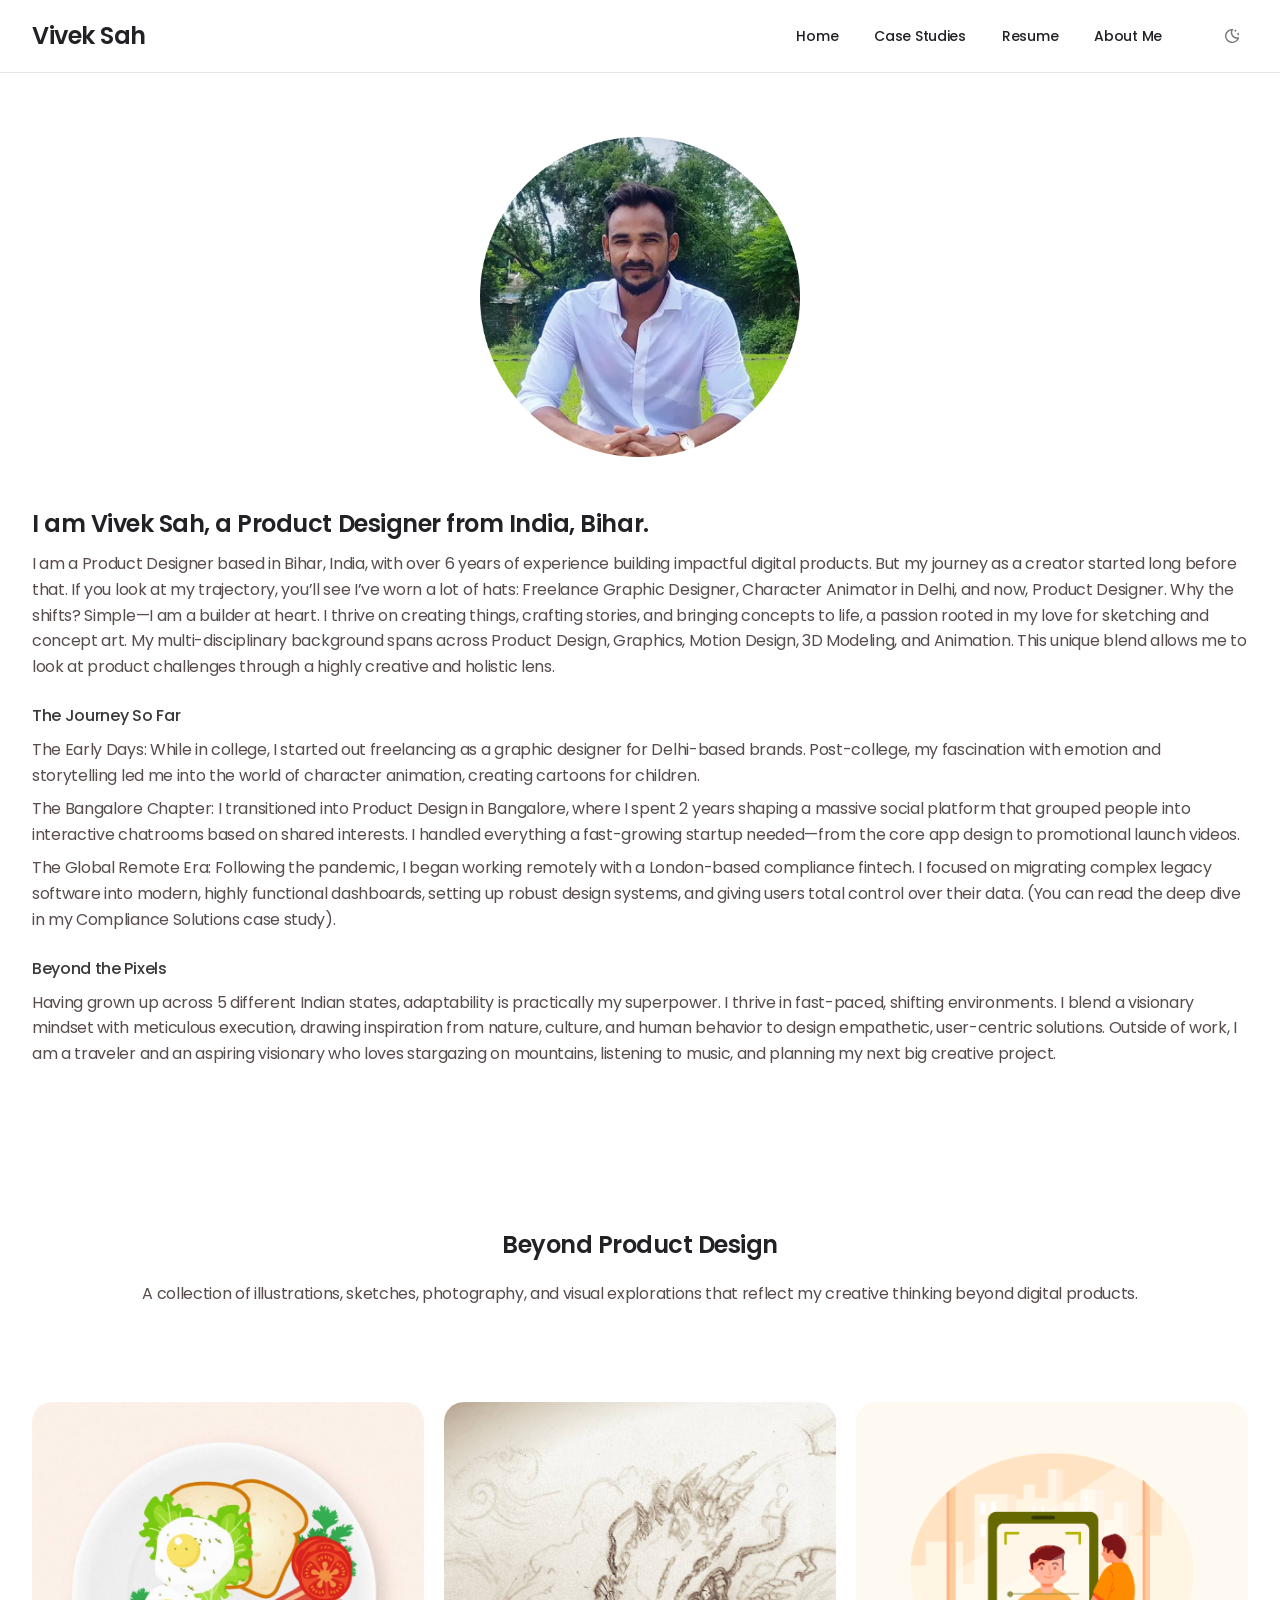
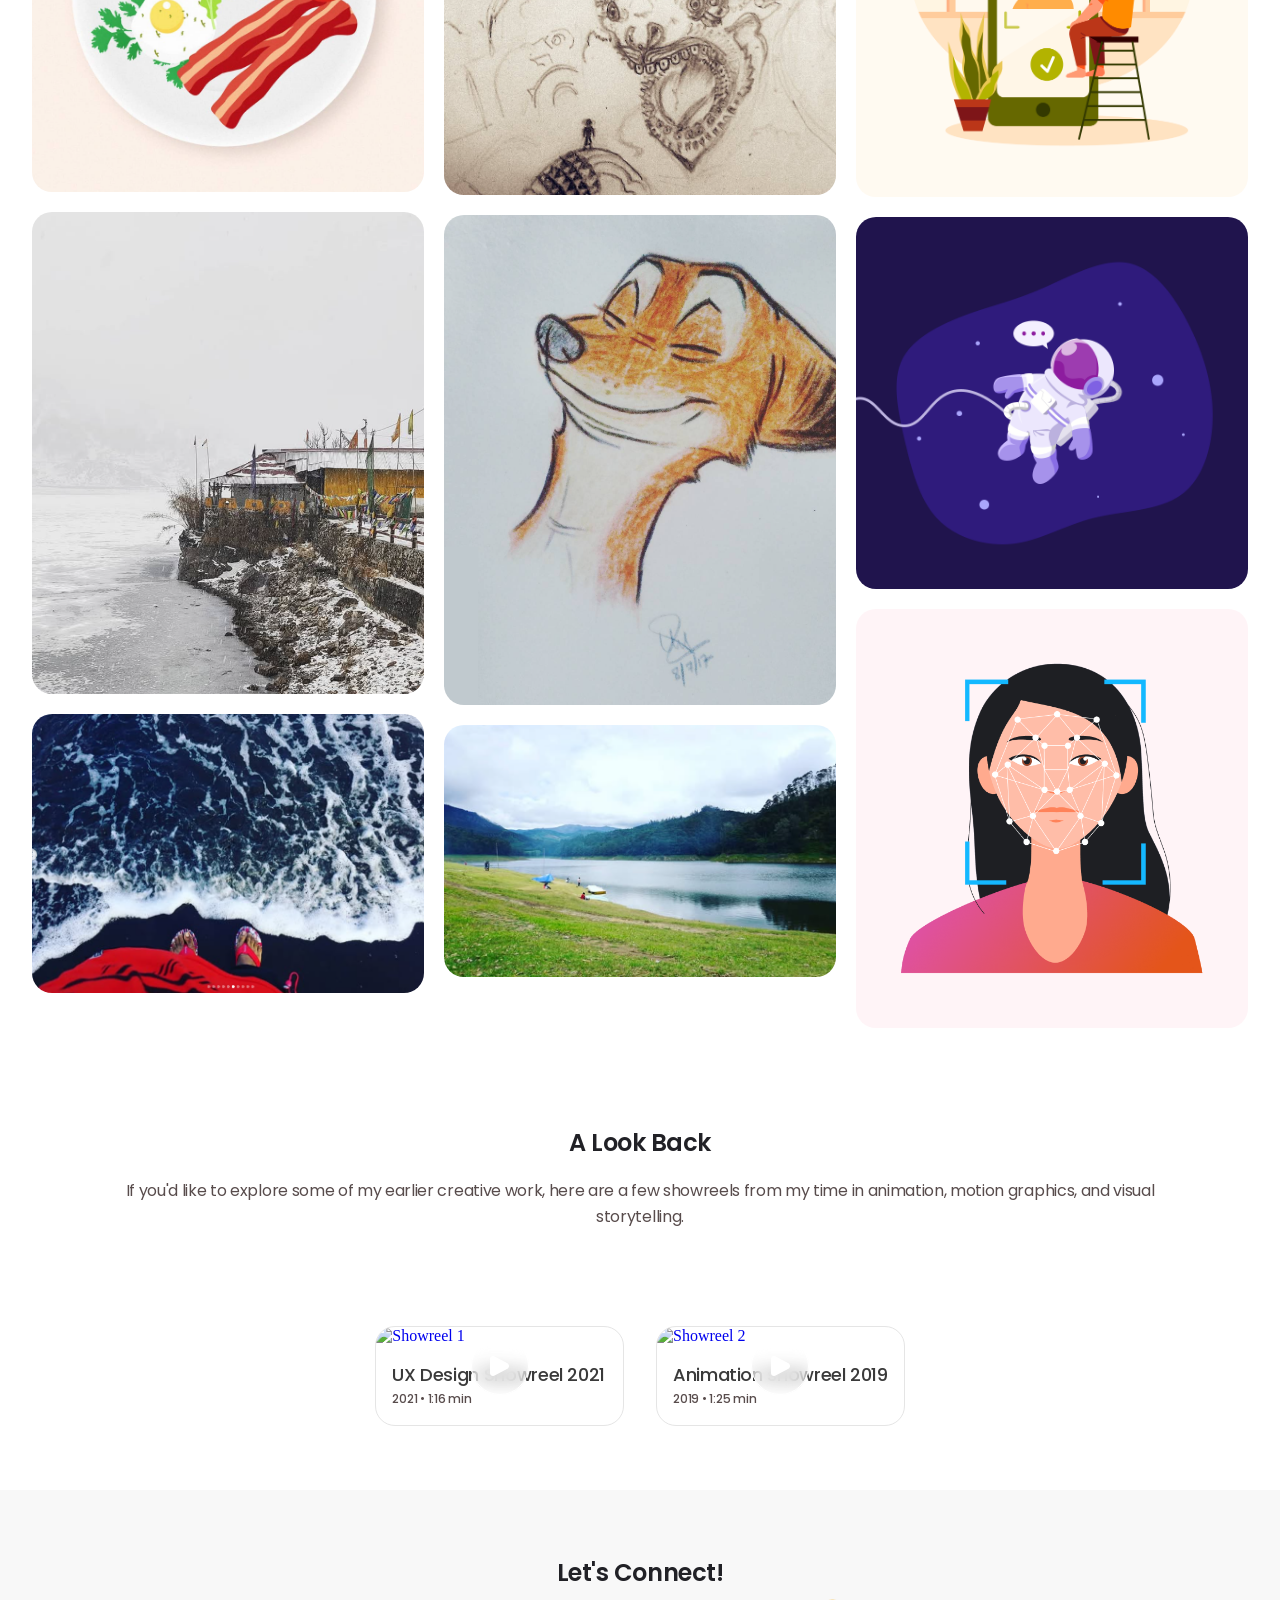
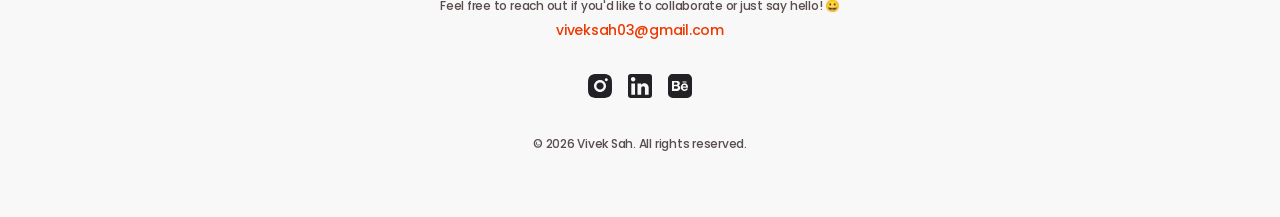
==== commit c7a0415a: "added videos in about" ====
--- a/about.html
+++ b/about.html
@@ -227,7 +227,7 @@
                         <svg width="19" height="20" viewBox="0 0 19 20" fill="none" xmlns="http://www.w3.org/2000/svg">
                             <path
                                 d="M17.409 7.35331C17.8893 7.60872 18.291 7.99 18.5712 8.45629C18.8514 8.92259 18.9994 9.45632 18.9994 10.0003C18.9994 10.5443 18.8514 11.078 18.5712 11.5443C18.291 12.0106 17.8893 12.3919 17.409 12.6473L4.597 19.6143C2.534 20.7373 0 19.2773 0 16.9683V3.03331C0 0.723308 2.534 -0.735693 4.597 0.385307L17.409 7.35331Z"
-                                fill="var(--primary)" />
+                                fill="var(--white)" />
                         </svg>
 
                     </div>
@@ -247,7 +247,7 @@
                         <svg width="19" height="20" viewBox="0 0 19 20" fill="none" xmlns="http://www.w3.org/2000/svg">
                             <path
                                 d="M17.409 7.35331C17.8893 7.60872 18.291 7.99 18.5712 8.45629C18.8514 8.92259 18.9994 9.45632 18.9994 10.0003C18.9994 10.5443 18.8514 11.078 18.5712 11.5443C18.291 12.0106 17.8893 12.3919 17.409 12.6473L4.597 19.6143C2.534 20.7373 0 19.2773 0 16.9683V3.03331C0 0.723308 2.534 -0.735693 4.597 0.385307L17.409 7.35331Z"
-                                fill="var(--primary)" />
+                                fill="var(--white)" />
                         </svg>
                     </div>
 
--- a/css/style.css
+++ b/css/style.css
@@ -969,8 +969,8 @@
     width:56px;
     height:56px;
     border-radius:50%;
-    background:rgba(255, 255, 255, 0.418);
-    border: 1px solid var(--stroke);
+    background:rgba(255, 255, 255, 0.205);
+    border: 1px solid var(--white);
     
     display:flex;
     align-items:center;
@@ -988,16 +988,6 @@
     padding:1em;
 }
 
-.videoInfo h3{
-    color:var(--extraDark);
-    font-size:20px;
-    margin-bottom:.35em;
-}
-
-.videoInfo span{
-    color:var(--grey);
-    font-size:14px;
-}
 
 @media(max-width:768px){
 
